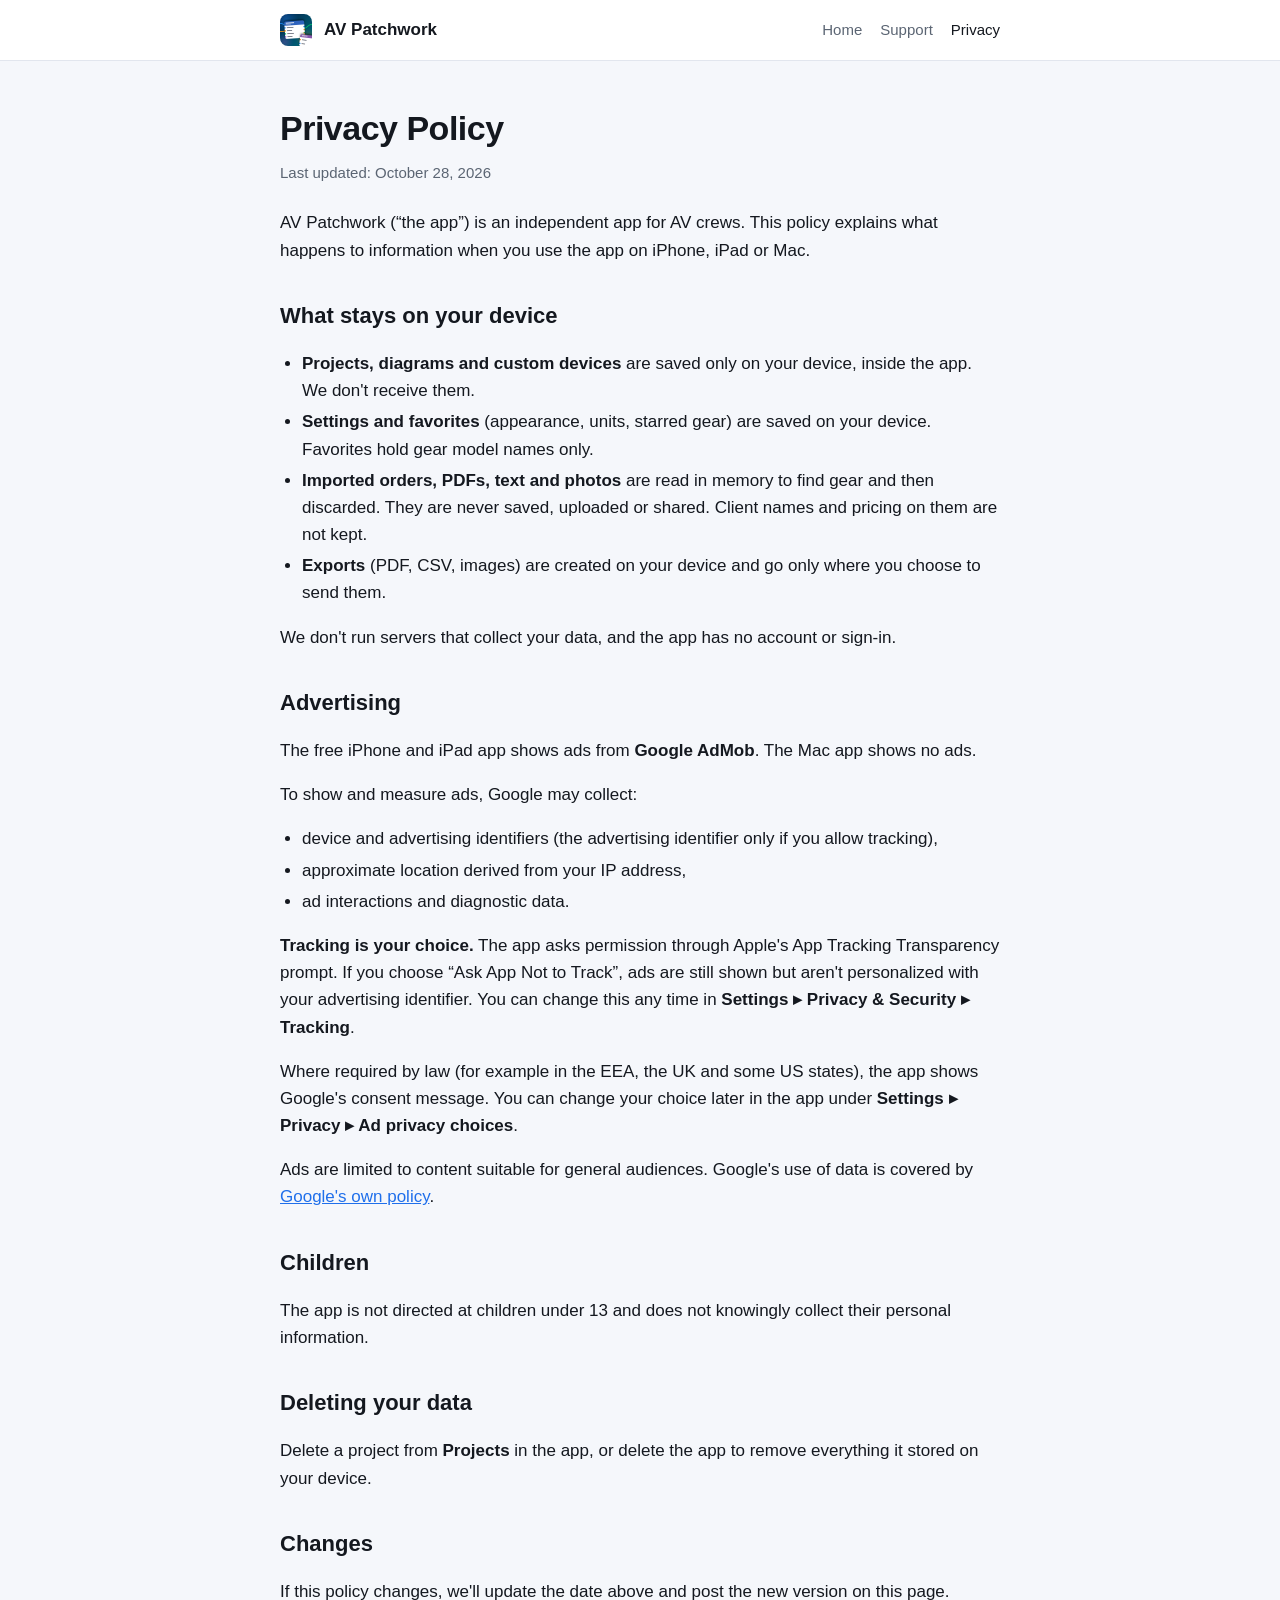
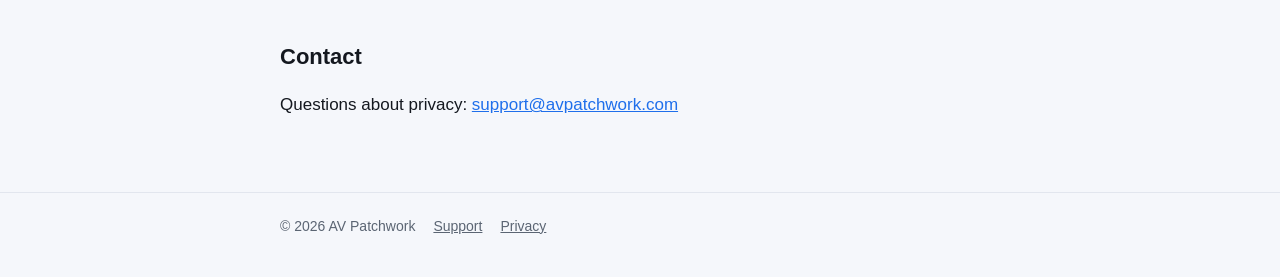
==== privacy.html @ 5b899c39 "Add AV Patchwork website" ====
<!doctype html>
<html lang="en">
<head>
<meta charset="utf-8">
<meta name="viewport" content="width=device-width, initial-scale=1">
<title>Privacy Policy · AV Patchwork</title>
<meta name="description" content="How AV Patchwork handles your information.">
<link rel="icon" href="favicon.png">
<link rel="apple-touch-icon" href="apple-touch-icon.png">
<link rel="stylesheet" href="style.css">
</head>
<body>
<header class="site"><div class="wrap">
  <img src="icon.png" alt=""><a class="name" href="./">AV Patchwork</a>
  <nav><a href="./">Home</a><a href="support.html">Support</a><a href="privacy.html" aria-current="page">Privacy</a></nav>
</div></header>

<main><div class="wrap">
  <h1>Privacy Policy</h1>
  <p class="updated">Last updated: October 28, 2026</p>

  <p>AV Patchwork (“the app”) is an independent app for AV crews. This policy explains what happens to information when you use the app on iPhone, iPad or Mac.</p>

  <h2>What stays on your device</h2>
  <ul>
    <li><strong>Projects, diagrams and custom devices</strong> are saved only on your device, inside the app. We don't receive them.</li>
    <li><strong>Settings and favorites</strong> (appearance, units, starred gear) are saved on your device. Favorites hold gear model names only.</li>
    <li><strong>Imported orders, PDFs, text and photos</strong> are read in memory to find gear and then discarded. They are never saved, uploaded or shared. Client names and pricing on them are not kept.</li>
    <li><strong>Exports</strong> (PDF, CSV, images) are created on your device and go only where you choose to send them.</li>
  </ul>
  <p>We don't run servers that collect your data, and the app has no account or sign-in.</p>

  <h2>Advertising</h2>
  <p>The free iPhone and iPad app shows ads from <strong>Google AdMob</strong>. The Mac app shows no ads.</p>
  <p>To show and measure ads, Google may collect:</p>
  <ul>
    <li>device and advertising identifiers (the advertising identifier only if you allow tracking),</li>
    <li>approximate location derived from your IP address,</li>
    <li>ad interactions and diagnostic data.</li>
  </ul>
  <p><strong>Tracking is your choice.</strong> The app asks permission through Apple's App Tracking Transparency prompt. If you choose “Ask App Not to Track”, ads are still shown but aren't personalized with your advertising identifier. You can change this any time in <strong>Settings ▸ Privacy &amp; Security ▸ Tracking</strong>.</p>
  <p>Where required by law (for example in the EEA, the UK and some US states), the app shows Google's consent message. You can change your choice later in the app under <strong>Settings ▸ Privacy ▸ Ad privacy choices</strong>.</p>
  <p>Ads are limited to content suitable for general audiences. Google's use of data is covered by <a href="https://policies.google.com/technologies/ads">Google's own policy</a>.</p>

  <h2>Children</h2>
  <p>The app is not directed at children under 13 and does not knowingly collect their personal information.</p>

  <h2>Deleting your data</h2>
  <p>Delete a project from <strong>Projects</strong> in the app, or delete the app to remove everything it stored on your device.</p>

  <h2>Changes</h2>
  <p>If this policy changes, we'll update the date above and post the new version on this page.</p>

  <h2>Contact</h2>
  <p>Questions about privacy: <a href="mailto:support@avpatchwork.com">support@avpatchwork.com</a></p>
</div></main>

<footer><div class="wrap">
  <span>© <span id="y">2026</span> AV Patchwork</span>
  <a href="support.html">Support</a><a href="privacy.html">Privacy</a>
</div></footer>
<script>document.getElementById("y").textContent = new Date().getFullYear();</script>
</body>
</html>
---- style.css ----
:root {
  --bg: #f5f7fb;
  --card: #ffffff;
  --text: #14181f;
  --muted: #5b6573;
  --line: #e2e6ee;
  --accent: #1f6feb;
  --orange: #e5730d;
  --hero: linear-gradient(160deg, #0d2a5c 0%, #123f7a 55%, #0f5a63 100%);
}
@media (prefers-color-scheme: dark) {
  :root {
    --bg: #0d1117;
    --card: #161b22;
    --text: #e8edf3;
    --muted: #9aa5b4;
    --line: #262d37;
    --accent: #4c9bff;
  }
}
* { box-sizing: border-box; }
html { -webkit-text-size-adjust: 100%; }
body {
  margin: 0;
  background: var(--bg);
  color: var(--text);
  font: 17px/1.6 -apple-system, BlinkMacSystemFont, "SF Pro Text", "Segoe UI", Roboto, Helvetica, Arial, sans-serif;
}
a { color: var(--accent); }
.wrap { max-width: 760px; margin: 0 auto; padding: 0 20px; }

header.site {
  border-bottom: 1px solid var(--line);
  background: var(--card);
}
header.site .wrap { display: flex; align-items: center; gap: 12px; height: 60px; }
header.site img { width: 32px; height: 32px; border-radius: 8px; }
header.site .name { font-weight: 700; color: var(--text); text-decoration: none; }
header.site nav { margin-left: auto; display: flex; gap: 18px; font-size: 15px; }
header.site nav a { color: var(--muted); text-decoration: none; }
header.site nav a[aria-current="page"], header.site nav a:hover { color: var(--text); }

.hero { background: var(--hero); color: #fff; padding: 64px 0 56px; }
.hero .wrap { display: flex; gap: 28px; align-items: center; flex-wrap: wrap; }
.hero img { width: 120px; height: 120px; border-radius: 27px; box-shadow: 0 12px 30px rgba(0,0,0,.35); }
.hero h1 { font-size: 46px; line-height: 1.05; letter-spacing: -1px; margin: 0 0 10px; }
.hero p { margin: 0; font-size: 20px; color: rgba(255,255,255,.88); max-width: 520px; }
.badge {
  display: inline-block; margin-top: 18px; padding: 6px 12px; border-radius: 999px;
  background: var(--orange); color: #fff; font-size: 14px; font-weight: 600;
}

main { padding: 40px 0 56px; }
main h1 { font-size: 34px; letter-spacing: -0.5px; margin: 0 0 6px; }
main h2 { font-size: 22px; margin: 34px 0 8px; }
.updated { color: var(--muted); font-size: 15px; margin: 0 0 24px; }
.grid { display: grid; grid-template-columns: repeat(auto-fit, minmax(220px, 1fr)); gap: 14px; margin-top: 8px; }
.card { background: var(--card); border: 1px solid var(--line); border-radius: 14px; padding: 18px; }
.card h3 { margin: 0 0 4px; font-size: 17px; }
.card p { margin: 0; color: var(--muted); font-size: 15px; }
ul { padding-left: 22px; }
li { margin: 4px 0; }
.note { background: var(--card); border: 1px solid var(--line); border-left: 4px solid var(--orange); border-radius: 10px; padding: 14px 16px; }
details { background: var(--card); border: 1px solid var(--line); border-radius: 12px; padding: 12px 16px; margin: 10px 0; }
summary { font-weight: 600; cursor: pointer; }
details p { color: var(--muted); margin: 8px 0 2px; }

footer { border-top: 1px solid var(--line); color: var(--muted); font-size: 14px; padding: 22px 0 40px; }
footer .wrap { display: flex; gap: 18px; flex-wrap: wrap; }
footer a { color: var(--muted); }

@media (max-width: 560px) {
  .hero h1 { font-size: 36px; }
  .hero img { width: 92px; height: 92px; border-radius: 21px; }
  header.site nav { gap: 12px; font-size: 14px; }
}
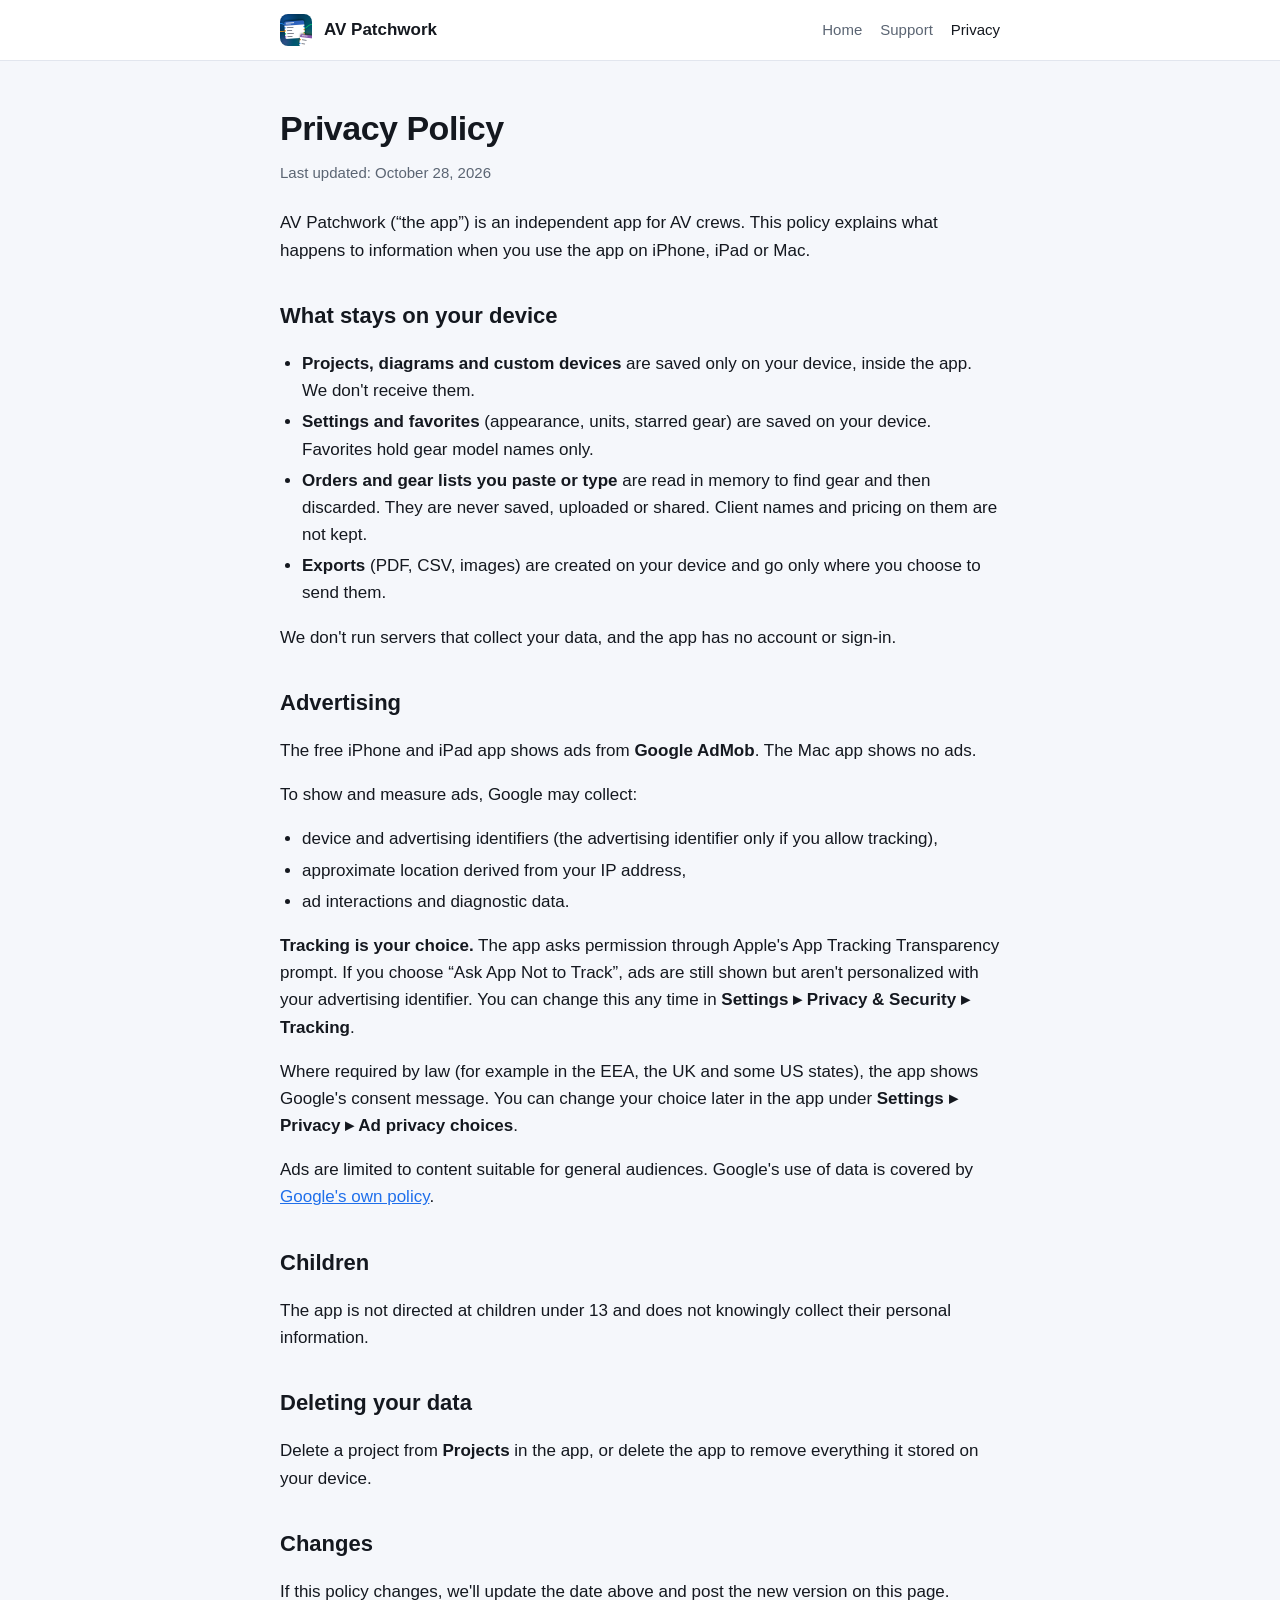
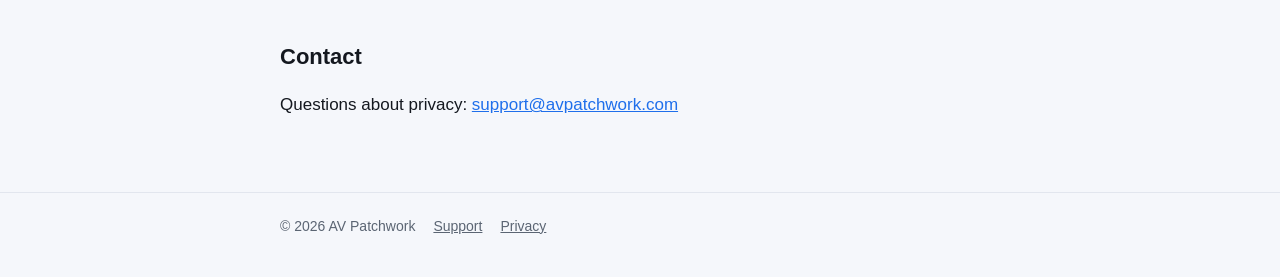
==== commit d202a4c3: "Update site: paste/type import only, new pages and icons" ====
--- a/privacy.html
+++ b/privacy.html
@@ -5,6 +5,16 @@
 <meta name="viewport" content="width=device-width, initial-scale=1">
 <title>Privacy Policy · AV Patchwork</title>
 <meta name="description" content="How AV Patchwork handles your information.">
+<meta property="og:type" content="website">
+<meta property="og:site_name" content="AV Patchwork">
+<meta property="og:title" content="Privacy Policy · AV Patchwork">
+<meta property="og:description" content="How AV Patchwork handles your information.">
+<meta property="og:url" content="https://avpatchwork.com/privacy.html">
+<meta property="og:image" content="https://avpatchwork.com/img/og.png">
+<meta property="og:image:width" content="1200">
+<meta property="og:image:height" content="630">
+<meta name="twitter:card" content="summary_large_image">
+<link rel="canonical" href="https://avpatchwork.com/privacy.html">
 <link rel="icon" href="favicon.png">
 <link rel="apple-touch-icon" href="apple-touch-icon.png">
 <link rel="stylesheet" href="style.css">
@@ -25,7 +35,7 @@
   <ul>
     <li><strong>Projects, diagrams and custom devices</strong> are saved only on your device, inside the app. We don't receive them.</li>
     <li><strong>Settings and favorites</strong> (appearance, units, starred gear) are saved on your device. Favorites hold gear model names only.</li>
-    <li><strong>Imported orders, PDFs, text and photos</strong> are read in memory to find gear and then discarded. They are never saved, uploaded or shared. Client names and pricing on them are not kept.</li>
+    <li><strong>Orders and gear lists you paste or type</strong> are read in memory to find gear and then discarded. They are never saved, uploaded or shared. Client names and pricing on them are not kept.</li>
     <li><strong>Exports</strong> (PDF, CSV, images) are created on your device and go only where you choose to send them.</li>
   </ul>
   <p>We don't run servers that collect your data, and the app has no account or sign-in.</p>
--- a/style.css
+++ b/style.css
@@ -65,6 +65,10 @@
 summary { font-weight: 600; cursor: pointer; }
 details p { color: var(--muted); margin: 8px 0 2px; }
 
+.shots { display: flex; gap: 14px; overflow-x: auto; scroll-snap-type: x mandatory; padding-bottom: 6px; }
+.shots img { flex: 0 0 calc((100% - 28px) / 3); min-width: 200px; scroll-snap-align: start; border-radius: 16px; display: block; }
+img.mac { width: 100%; border-radius: 14px; margin-top: 18px; display: block; }
+
 footer { border-top: 1px solid var(--line); color: var(--muted); font-size: 14px; padding: 22px 0 40px; }
 footer .wrap { display: flex; gap: 18px; flex-wrap: wrap; }
 footer a { color: var(--muted); }
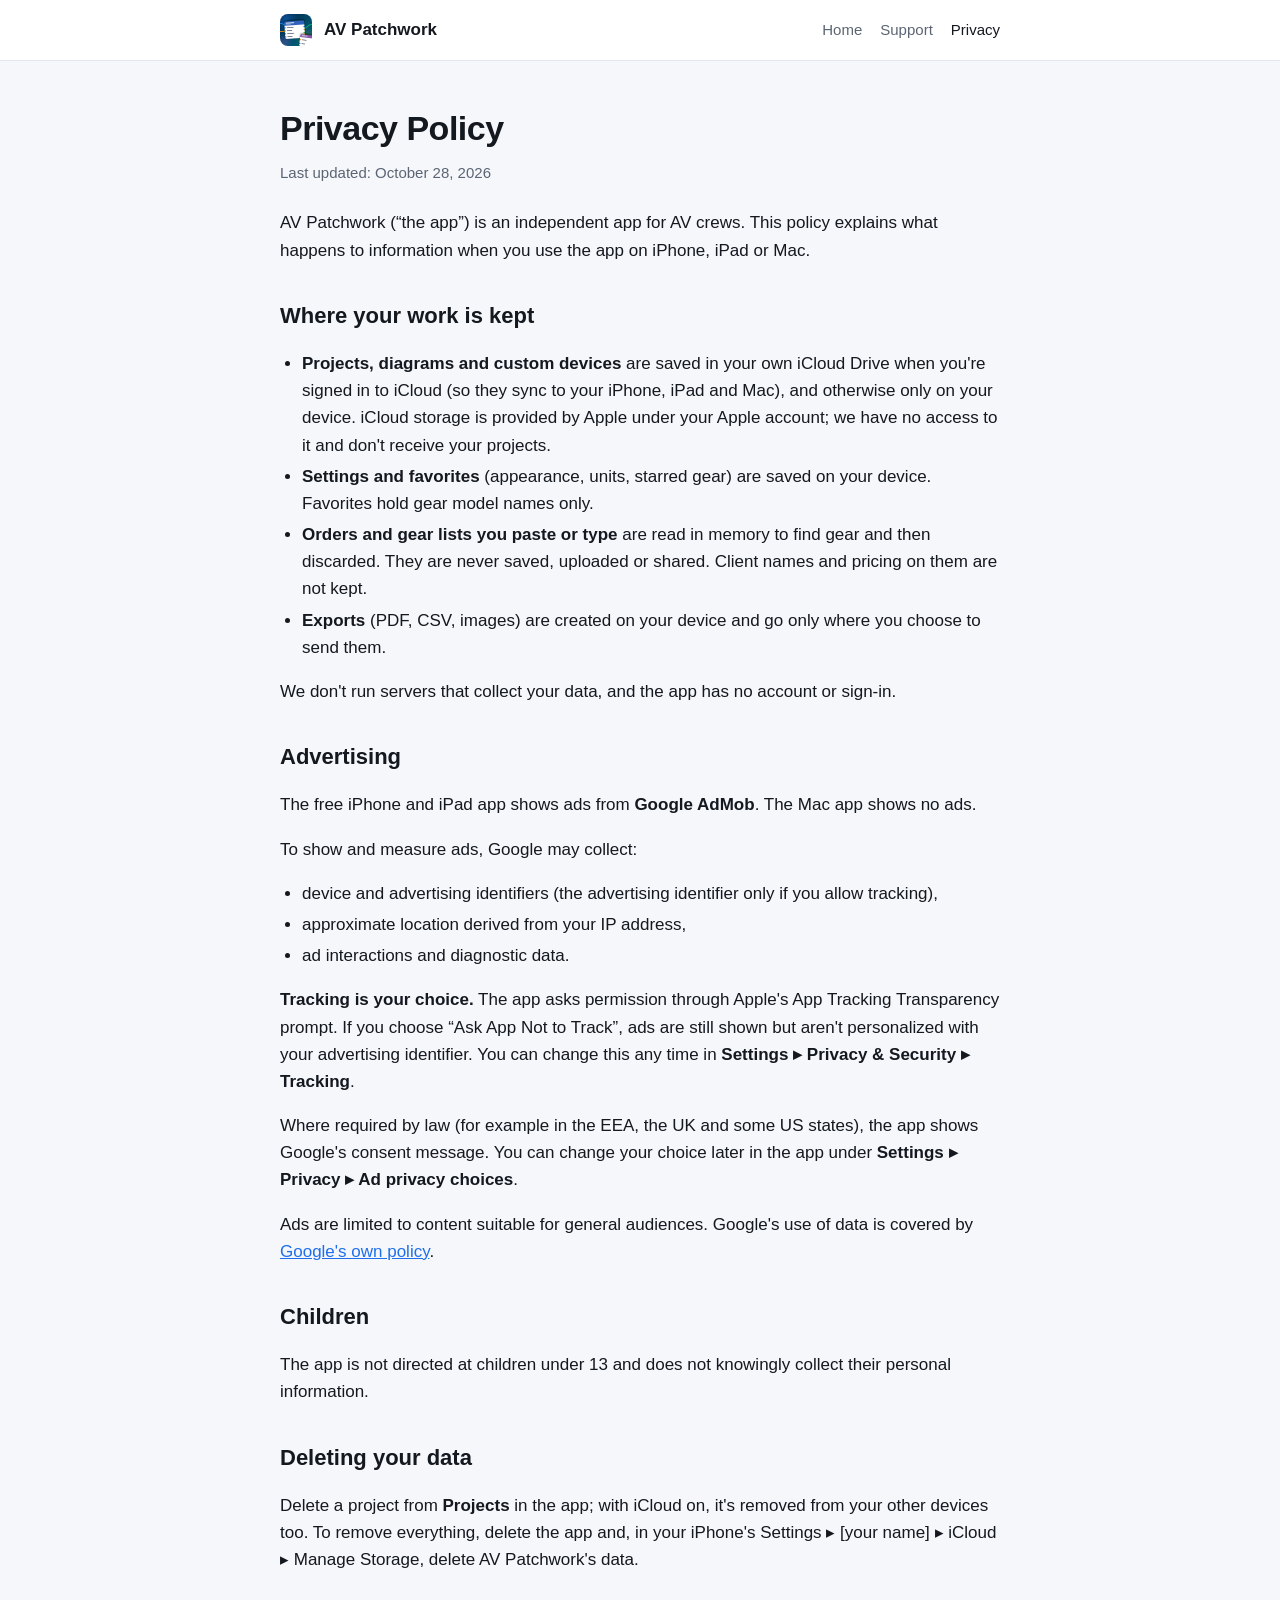
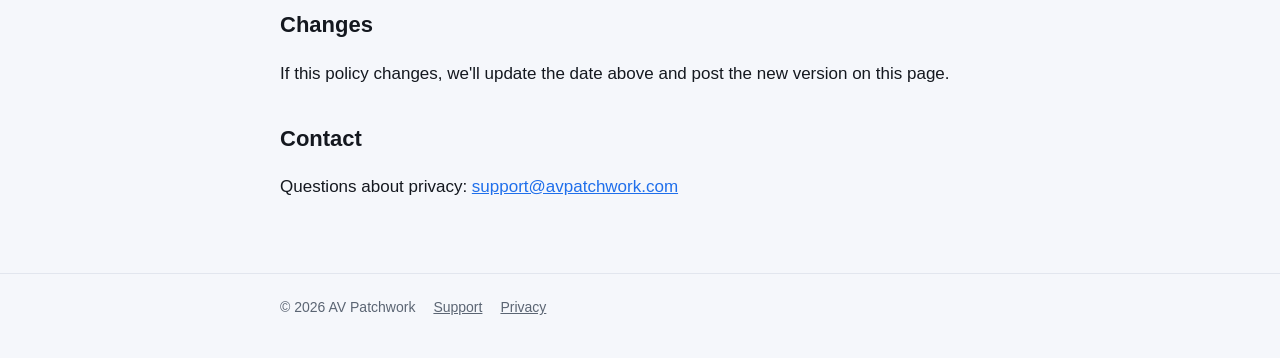
==== commit 0a1584dd: "Update storage wording for iCloud sync" ====
--- a/privacy.html
+++ b/privacy.html
@@ -31,9 +31,9 @@
 
   <p>AV Patchwork (“the app”) is an independent app for AV crews. This policy explains what happens to information when you use the app on iPhone, iPad or Mac.</p>
 
-  <h2>What stays on your device</h2>
+  <h2>Where your work is kept</h2>
   <ul>
-    <li><strong>Projects, diagrams and custom devices</strong> are saved only on your device, inside the app. We don't receive them.</li>
+    <li><strong>Projects, diagrams and custom devices</strong> are saved in your own iCloud Drive when you're signed in to iCloud (so they sync to your iPhone, iPad and Mac), and otherwise only on your device. iCloud storage is provided by Apple under your Apple account; we have no access to it and don't receive your projects.</li>
     <li><strong>Settings and favorites</strong> (appearance, units, starred gear) are saved on your device. Favorites hold gear model names only.</li>
     <li><strong>Orders and gear lists you paste or type</strong> are read in memory to find gear and then discarded. They are never saved, uploaded or shared. Client names and pricing on them are not kept.</li>
     <li><strong>Exports</strong> (PDF, CSV, images) are created on your device and go only where you choose to send them.</li>
@@ -56,7 +56,7 @@
   <p>The app is not directed at children under 13 and does not knowingly collect their personal information.</p>
 
   <h2>Deleting your data</h2>
-  <p>Delete a project from <strong>Projects</strong> in the app, or delete the app to remove everything it stored on your device.</p>
+  <p>Delete a project from <strong>Projects</strong> in the app; with iCloud on, it's removed from your other devices too. To remove everything, delete the app and, in your iPhone's Settings ▸ [your name] ▸ iCloud ▸ Manage Storage, delete AV Patchwork's data.</p>
 
   <h2>Changes</h2>
   <p>If this policy changes, we'll update the date above and post the new version on this page.</p>
--- a/style.css
+++ b/style.css
@@ -68,6 +68,7 @@
 .shots { display: flex; gap: 14px; overflow-x: auto; scroll-snap-type: x mandatory; padding-bottom: 6px; }
 .shots img { flex: 0 0 calc((100% - 28px) / 3); min-width: 200px; scroll-snap-align: start; border-radius: 16px; display: block; }
 img.mac { width: 100%; border-radius: 14px; margin-top: 18px; display: block; }
+video.teaser { width: 100%; aspect-ratio: 16 / 9; border-radius: 14px; margin-bottom: 18px; display: block; background: #0d1117; }
 
 footer { border-top: 1px solid var(--line); color: var(--muted); font-size: 14px; padding: 22px 0 40px; }
 footer .wrap { display: flex; gap: 18px; flex-wrap: wrap; }
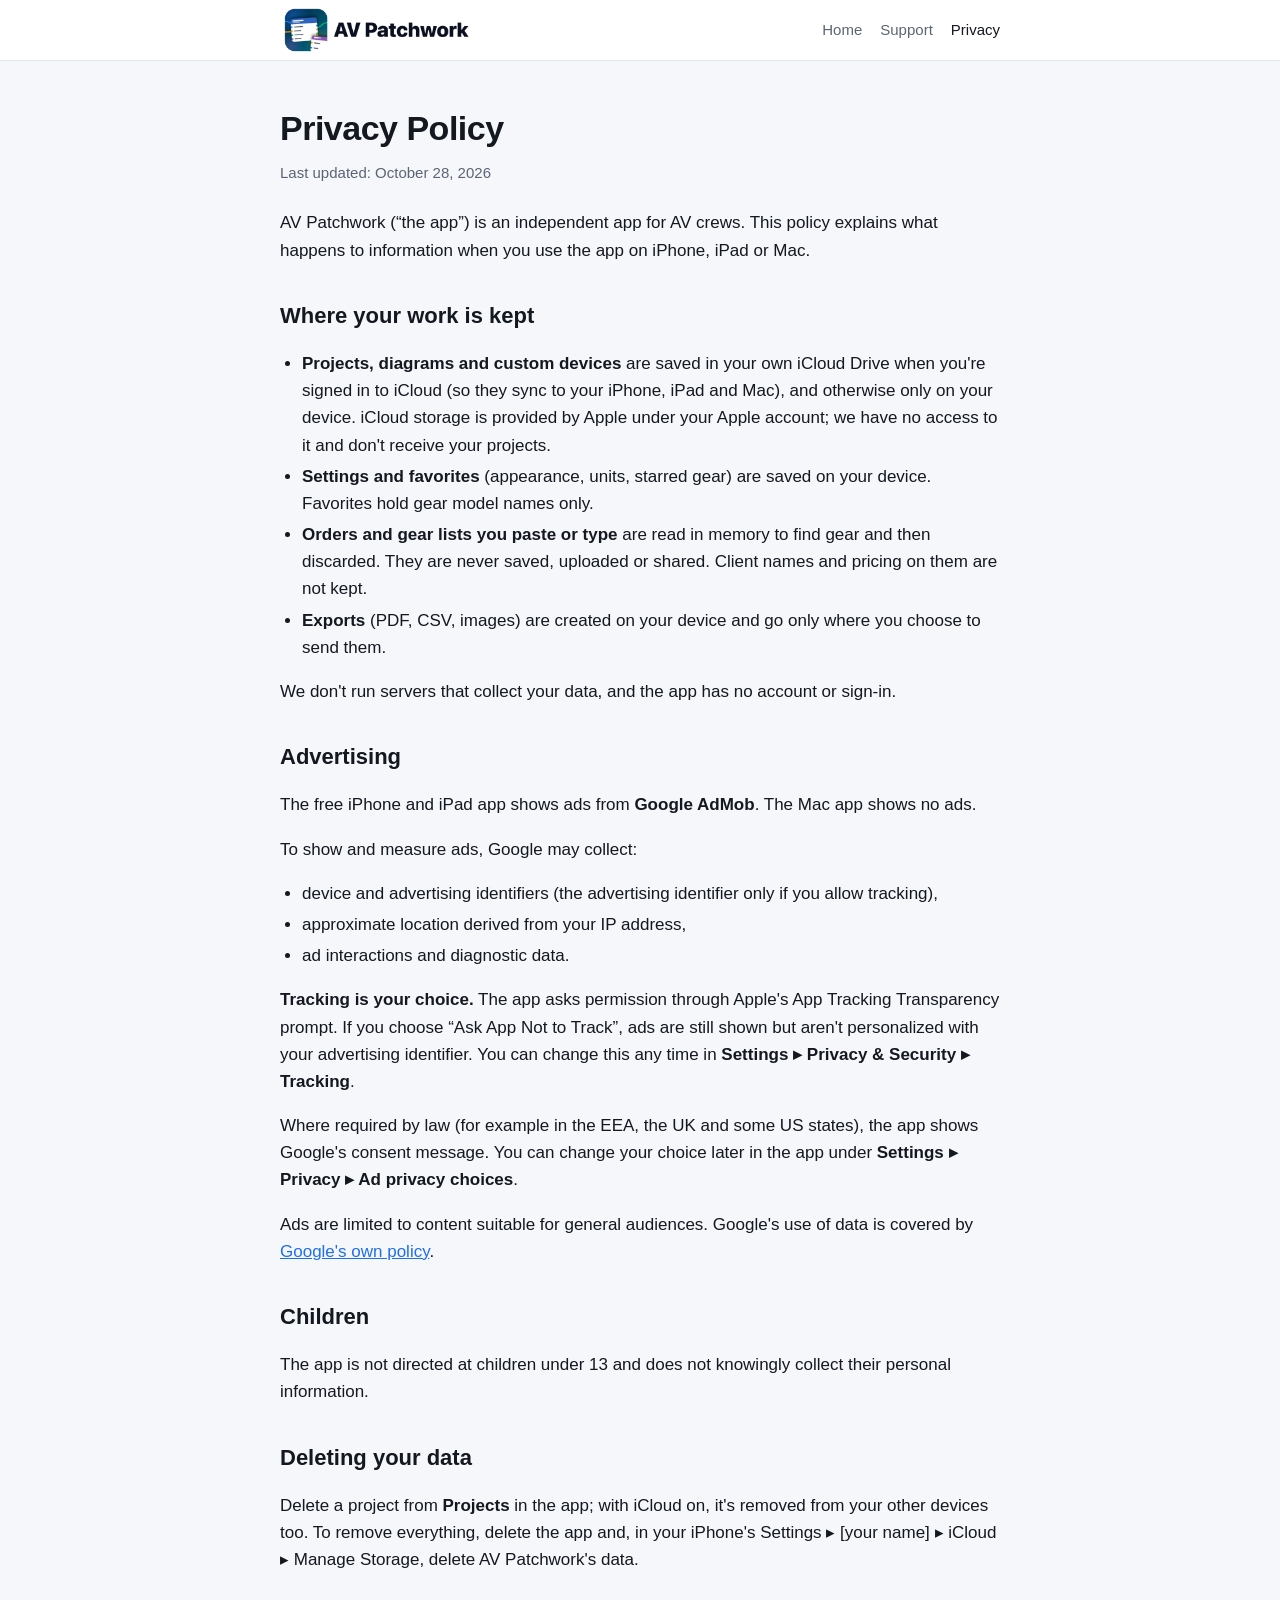
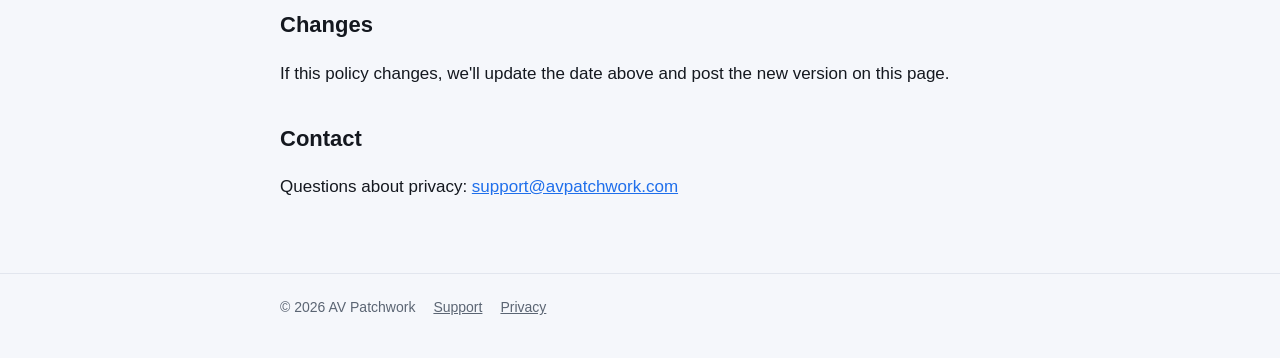
==== commit 3742e884: "Add logo to site header: privacy.html" ====
--- a/privacy.html
+++ b/privacy.html
@@ -21,7 +21,7 @@
 </head>
 <body>
 <header class="site"><div class="wrap">
-  <img src="icon.png" alt=""><a class="name" href="./">AV Patchwork</a>
+  <a class="logo" href="./"><picture><source srcset="img/logo-on-dark.png" media="(prefers-color-scheme: dark)"><img src="img/logo-on-light.png" alt="AV Patchwork" width="165" height="44"></picture></a>
   <nav><a href="./">Home</a><a href="support.html">Support</a><a href="privacy.html" aria-current="page">Privacy</a></nav>
 </div></header>
 
--- a/style.css
+++ b/style.css
@@ -36,6 +36,9 @@
 header.site .wrap { display: flex; align-items: center; gap: 12px; height: 60px; }
 header.site img { width: 32px; height: 32px; border-radius: 8px; }
 header.site .name { font-weight: 700; color: var(--text); text-decoration: none; }
+header.site .logo { display: block; line-height: 0; }
+header.site .logo img { width: auto; height: 52px; border-radius: 0; display: block; }
+
 header.site nav { margin-left: auto; display: flex; gap: 18px; font-size: 15px; }
 header.site nav a { color: var(--muted); text-decoration: none; }
 header.site nav a[aria-current="page"], header.site nav a:hover { color: var(--text); }
@@ -78,4 +81,5 @@
   .hero h1 { font-size: 36px; }
   .hero img { width: 92px; height: 92px; border-radius: 21px; }
   header.site nav { gap: 12px; font-size: 14px; }
+  header.site .logo img { height: 44px; }
 }
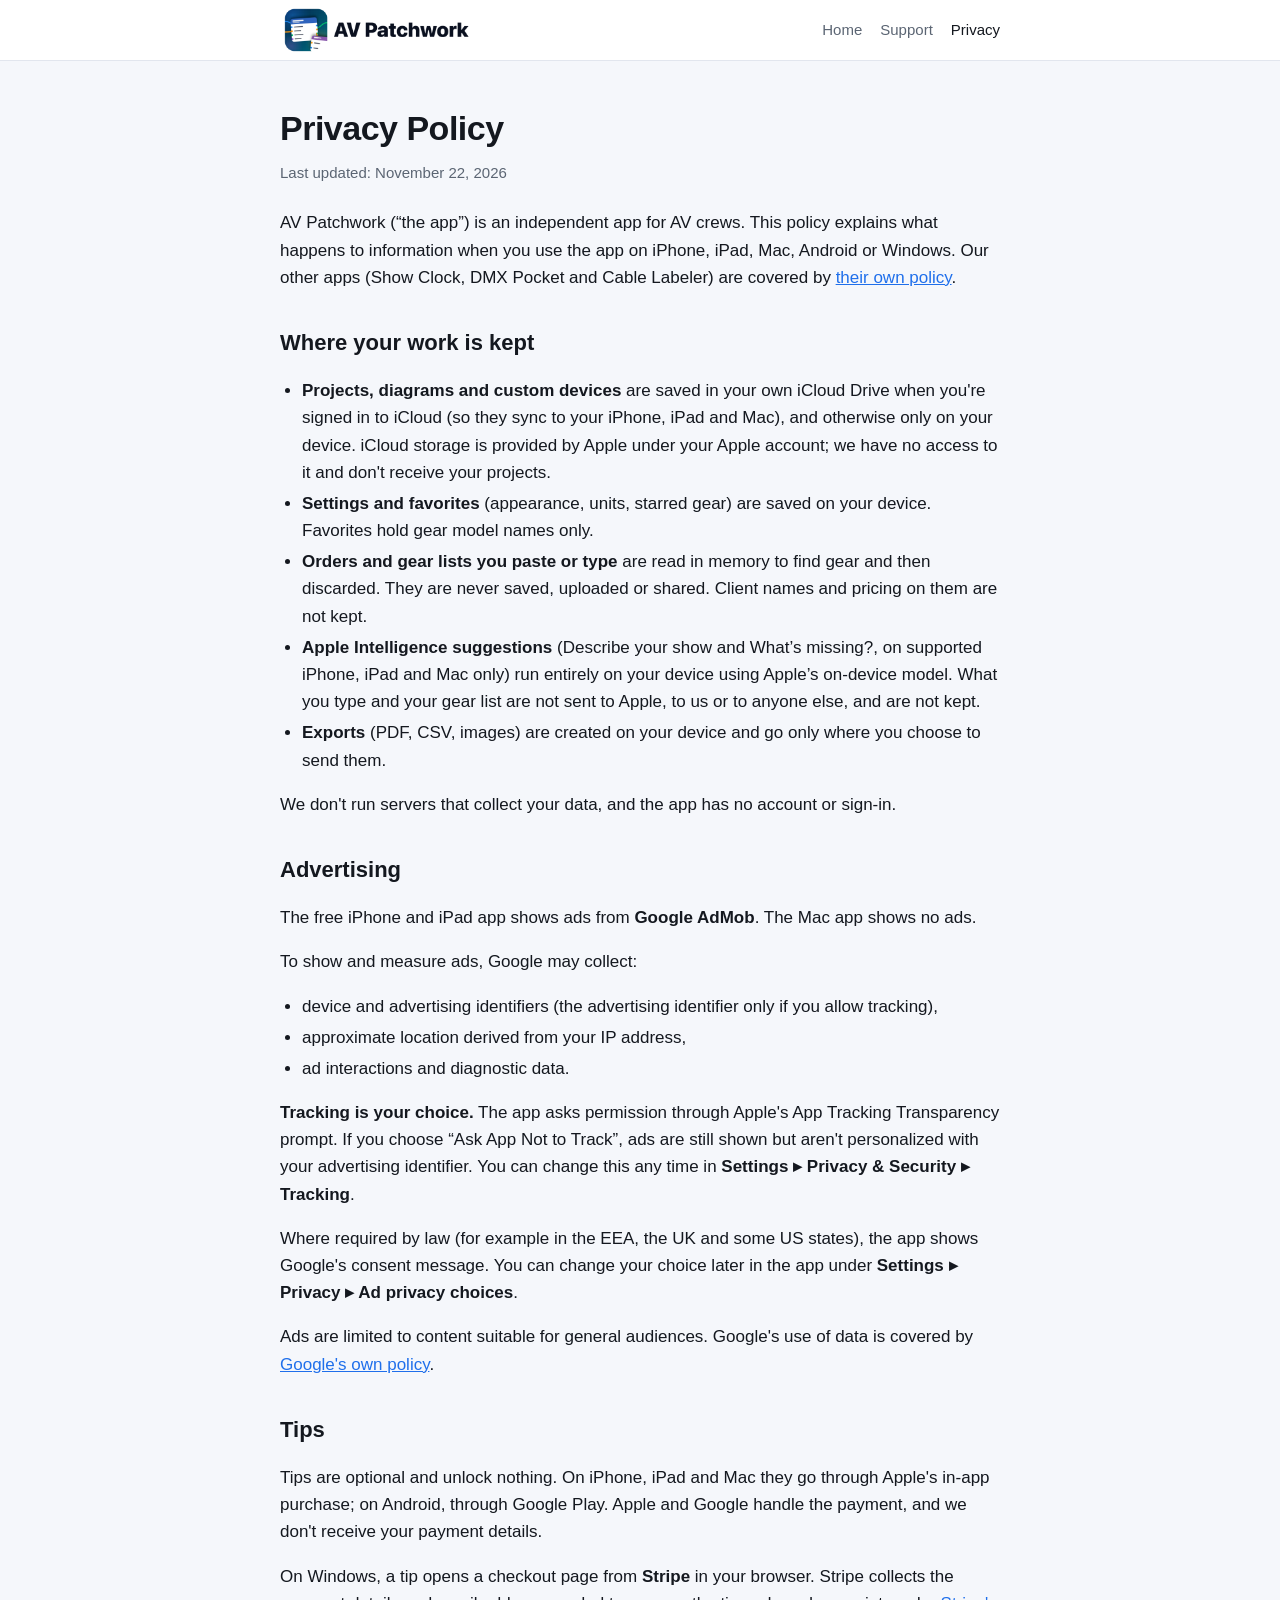
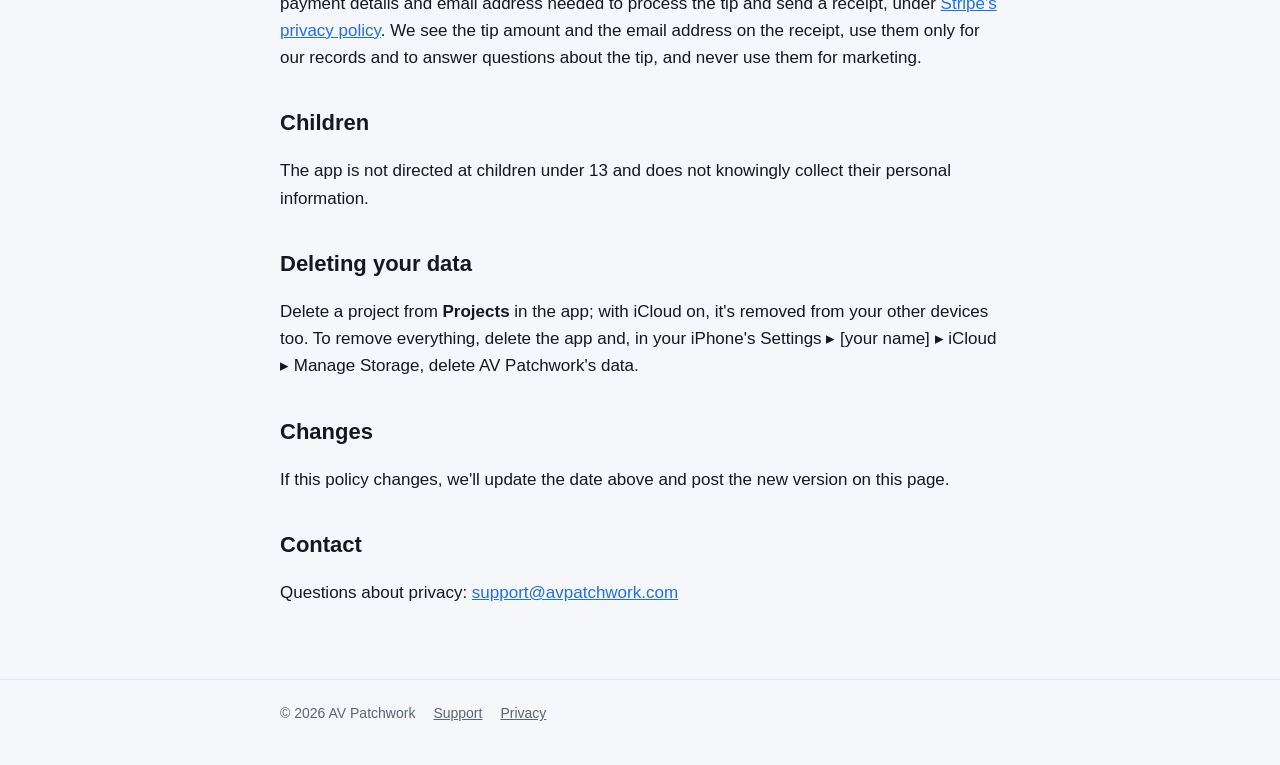
==== commit 7aeedc2b: "Publish privacy.html" ====
--- a/privacy.html
+++ b/privacy.html
@@ -27,15 +27,16 @@
 
 <main><div class="wrap">
   <h1>Privacy Policy</h1>
-  <p class="updated">Last updated: October 28, 2026</p>
+  <p class="updated">Last updated: November 22, 2026</p>
 
-  <p>AV Patchwork (“the app”) is an independent app for AV crews. This policy explains what happens to information when you use the app on iPhone, iPad or Mac.</p>
+  <p>AV Patchwork (“the app”) is an independent app for AV crews. This policy explains what happens to information when you use the app on iPhone, iPad, Mac, Android or Windows. Our other apps (Show Clock, DMX Pocket and Cable Labeler) are covered by <a href="apps-privacy.html">their own policy</a>.</p>
 
   <h2>Where your work is kept</h2>
   <ul>
     <li><strong>Projects, diagrams and custom devices</strong> are saved in your own iCloud Drive when you're signed in to iCloud (so they sync to your iPhone, iPad and Mac), and otherwise only on your device. iCloud storage is provided by Apple under your Apple account; we have no access to it and don't receive your projects.</li>
     <li><strong>Settings and favorites</strong> (appearance, units, starred gear) are saved on your device. Favorites hold gear model names only.</li>
     <li><strong>Orders and gear lists you paste or type</strong> are read in memory to find gear and then discarded. They are never saved, uploaded or shared. Client names and pricing on them are not kept.</li>
+    <li><strong>Apple Intelligence suggestions</strong> (Describe your show and What&rsquo;s missing?, on supported iPhone, iPad and Mac only) run entirely on your device using Apple&rsquo;s on-device model. What you type and your gear list are not sent to Apple, to us or to anyone else, and are not kept.</li>
     <li><strong>Exports</strong> (PDF, CSV, images) are created on your device and go only where you choose to send them.</li>
   </ul>
   <p>We don't run servers that collect your data, and the app has no account or sign-in.</p>
@@ -51,6 +52,10 @@
   <p><strong>Tracking is your choice.</strong> The app asks permission through Apple's App Tracking Transparency prompt. If you choose “Ask App Not to Track”, ads are still shown but aren't personalized with your advertising identifier. You can change this any time in <strong>Settings ▸ Privacy &amp; Security ▸ Tracking</strong>.</p>
   <p>Where required by law (for example in the EEA, the UK and some US states), the app shows Google's consent message. You can change your choice later in the app under <strong>Settings ▸ Privacy ▸ Ad privacy choices</strong>.</p>
   <p>Ads are limited to content suitable for general audiences. Google's use of data is covered by <a href="https://policies.google.com/technologies/ads">Google's own policy</a>.</p>
+
+  <h2>Tips</h2>
+  <p>Tips are optional and unlock nothing. On iPhone, iPad and Mac they go through Apple's in-app purchase; on Android, through Google Play. Apple and Google handle the payment, and we don't receive your payment details.</p>
+  <p>On Windows, a tip opens a checkout page from <strong>Stripe</strong> in your browser. Stripe collects the payment details and email address needed to process the tip and send a receipt, under <a href="https://stripe.com/privacy">Stripe's privacy policy</a>. We see the tip amount and the email address on the receipt, use them only for our records and to answer questions about the tip, and never use them for marketing.</p>
 
   <h2>Children</h2>
   <p>The app is not directed at children under 13 and does not knowingly collect their personal information.</p>
